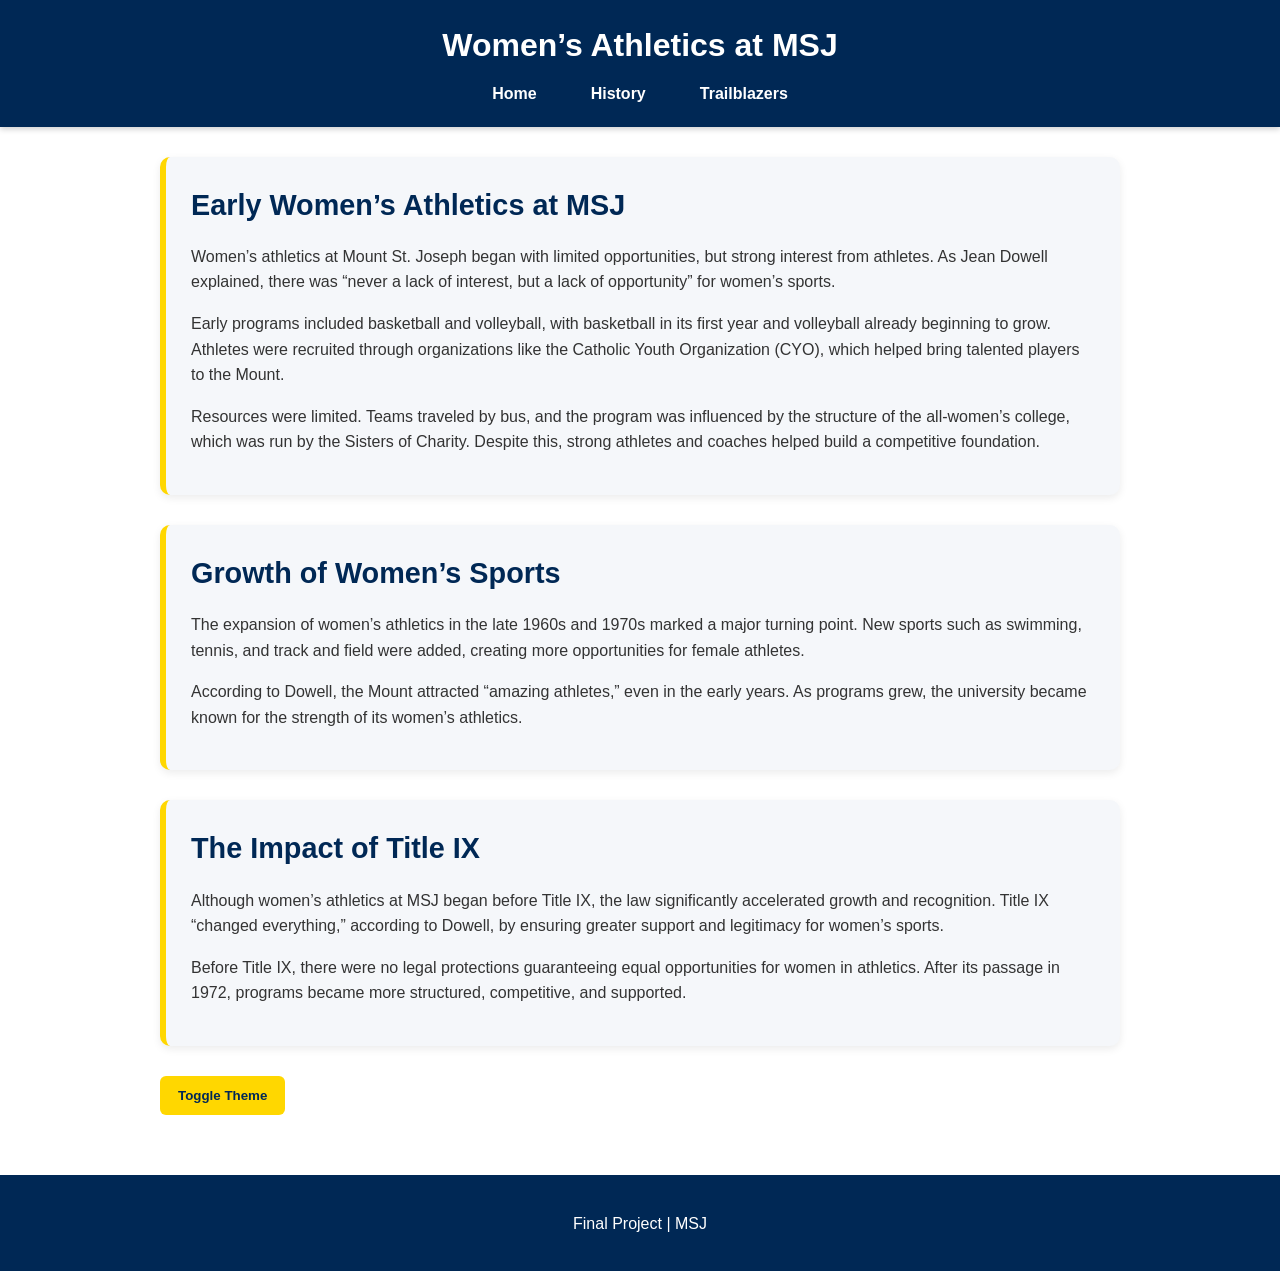
==== history.html @ aa020c93 "Update history.html" ====
<!DOCTYPE html>
<html lang="en">
<head>
  <meta charset="UTF-8">
  <meta name="viewport" content="width=device-width, initial-scale=1.0">
  <title>History | MSJ Women’s Athletics</title>
  <link rel="stylesheet" href="style.css">
</head>

<body>

<header>
  <h1>Women’s Athletics at MSJ</h1>
  <nav>
    <ul>
      <li><a href="index.html">Home</a></li>
      <li><a href="history.html">History</a></li>
      <li><a href="trailblazers.html">Trailblazers</a></li>
    </ul>
  </nav>
</header>

<main>

  <section>
  <h2>Early Women’s Athletics at MSJ</h2>
  <p>
    Women’s athletics at Mount St. Joseph began with limited opportunities, but strong interest
    from athletes. As Jean Dowell explained, there was “never a lack of interest, but a lack of
    opportunity” for women’s sports.
  </p>

  <p>
    Early programs included basketball and volleyball, with basketball in its first year and
    volleyball already beginning to grow. Athletes were recruited through organizations like
    the Catholic Youth Organization (CYO), which helped bring talented players to the Mount.
  </p>

  <p>
    Resources were limited. Teams traveled by bus, and the program was influenced by the
    structure of the all-women’s college, which was run by the Sisters of Charity. Despite this,
    strong athletes and coaches helped build a competitive foundation.
  </p>
</section>

<section>
  <h2>Growth of Women’s Sports</h2>
  <p>
    The expansion of women’s athletics in the late 1960s and 1970s marked a major turning
    point. New sports such as swimming, tennis, and track and field were added, creating more
    opportunities for female athletes.
  </p>

  <p>
    According to Dowell, the Mount attracted “amazing athletes,” even in the early years. As
    programs grew, the university became known for the strength of its women’s athletics.
  </p>
</section>

<section>
  <h2>The Impact of Title IX</h2>
  <p>
    Although women’s athletics at MSJ began before Title IX, the law significantly accelerated
    growth and recognition. Title IX “changed everything,” according to Dowell, by ensuring
    greater support and legitimacy for women’s sports.
  </p>

  <p>
    Before Title IX, there were no legal protections guaranteeing equal opportunities for women
    in athletics. After its passage in 1972, programs became more structured, competitive, and
    supported.
  </p>
</section>
<button id="themeBtn">Toggle Theme</button>
</main>

<footer>
  <p>Final Project | MSJ</p>
</footer>

<script src="script.js"></script>
</body>
</html>
---- style.css ----
:root {
  --navy: #002855;
  --gold: #FFD700;
  --white: #ffffff;
  --light-gray: #f5f7fa;
  --medium-gray: #d9dee5;
  --dark-gray: #333333;
  --soft-navy: #1a3d6d;
}

* {
  box-sizing: border-box;
}

body {
  margin: 0;
  font-family: Arial, sans-serif;
  background-color: var(--white);
  color: var(--dark-gray);
  line-height: 1.6;
}

/* HEADER */
header {
  background-color: var(--navy);
  color: var(--white);
  padding: 20px;
  position: sticky;
  top: 0;
  z-index: 1000;
  box-shadow: 0 2px 6px rgba(0, 0, 0, 0.2);
}

header h1 {
  margin: 0 0 10px 0;
  text-align: center;
  font-size: 2rem;
}

/* NAVIGATION */
nav ul {
  display: flex;
  justify-content: center;
  gap: 30px;
  list-style: none;
  padding: 0;
  margin: 0;
}

nav a {
  color: var(--white);
  text-decoration: none;
  font-weight: bold;
  padding: 8px 12px;
  border-radius: 5px;
  transition: background-color 0.3s, color 0.3s;
}

nav a:hover {
  background-color: var(--gold);
  color: var(--navy);
}

/* MAIN */
main {
  max-width: 1000px;
  margin: 0 auto;
  padding: 30px 20px;
}

/* SECTIONS */
section {
  background-color: var(--light-gray);
  margin-bottom: 30px;
  padding: 25px;
  border-left: 6px solid var(--gold);
  border-radius: 10px;
  box-shadow: 0 3px 8px rgba(0, 0, 0, 0.08);
}

/* HEADINGS */
h2 {
  color: var(--navy);
  margin-top: 0;
  margin-bottom: 15px;
  font-size: 1.8rem;
}

h3 {
  color: var(--navy);
  margin-top: 0;
}

p {
  margin-bottom: 15px;
}

/* CARDS */
.card {
  background-color: var(--white);
  border: 2px solid var(--medium-gray);
  border-radius: 10px;
  padding: 20px;
  margin-bottom: 20px;
  box-shadow: 0 2px 6px rgba(0, 0, 0, 0.06);
}

.card h3 {
  border-bottom: 2px solid var(--gold);
  padding-bottom: 8px;
  margin-bottom: 12px;
}

/* BUTTON */
button {
  background-color: var(--gold);
  color: var(--navy);
  border: none;
  padding: 12px 18px;
  font-weight: bold;
  cursor: pointer;
  border-radius: 6px;
  transition: background-color 0.3s, transform 0.2s;
}

button:hover {
  background-color: #e6c200;
  transform: translateY(-2px);
}

/* FOOTER */
footer {
  background-color: var(--navy);
  color: var(--white);
  text-align: center;
  padding: 20px;
  margin-top: 30px;
}

/* DARK MODE */
.dark {
  background-color: var(--navy);
  color: var(--white);
}

.dark main {
  background-color: var(--navy);
}

.dark section {
  background-color: var(--soft-navy);
  color: var(--white);
  border-left: 6px solid var(--gold);
}

.dark .card {
  background-color: #24497d;
  color: var(--white);
  border: 1px solid var(--gold);
}

.dark h2,
.dark h3 {
  color: var(--gold);
}

.dark footer {
  border-top: 2px solid var(--gold);
}

/* RESPONSIVE DESIGN */
@media (max-width: 768px) {
  header h1 {
    font-size: 1.6rem;
  }

  nav ul {
    flex-direction: column;
    align-items: center;
    gap: 10px;
    margin-top: 10px;
  }

  main {
    padding: 20px 15px;
  }

  section,
  .card {
    padding: 18px;
  }

  h2 {
    font-size: 1.5rem;
  }
}
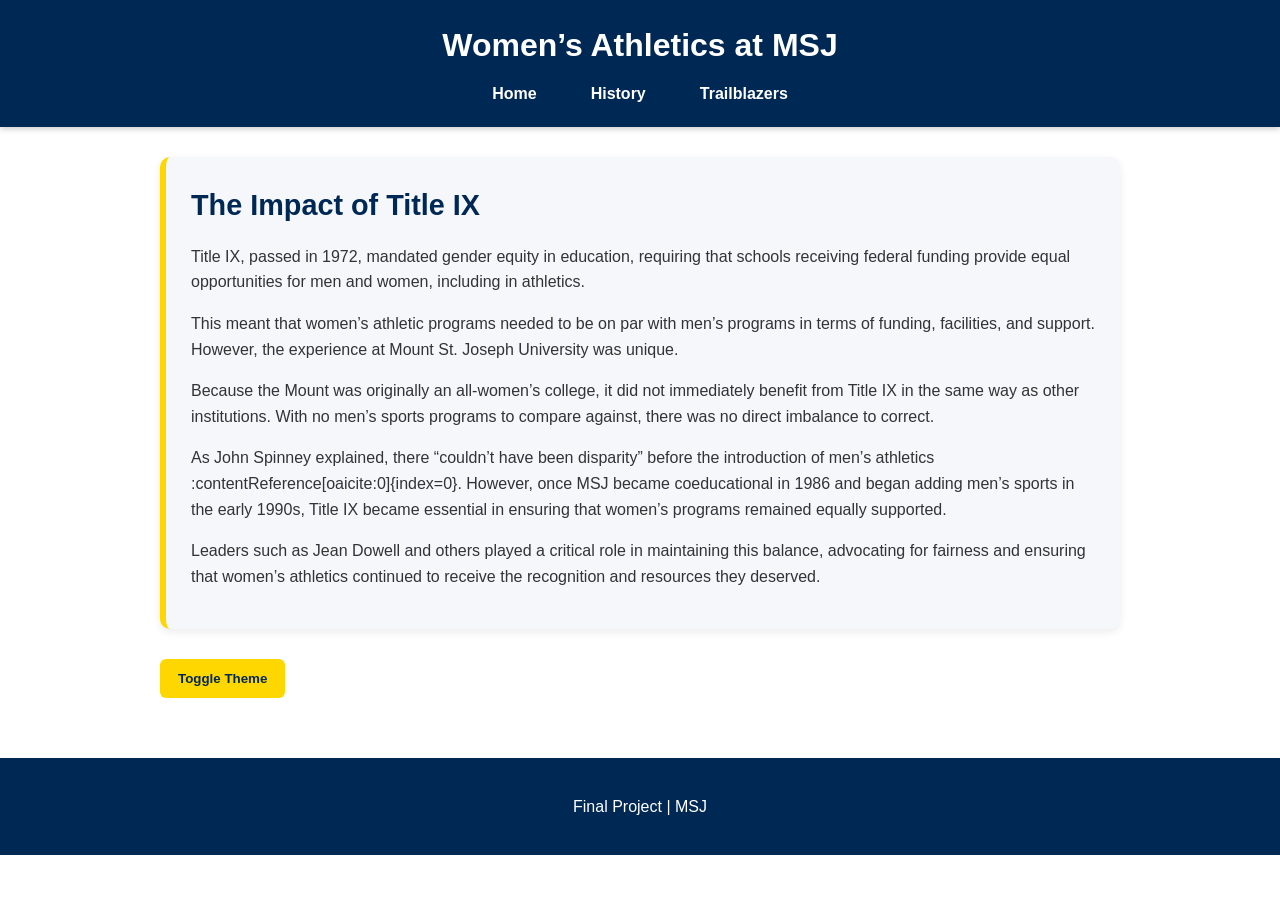
==== commit 2f6f65aa: "Update history.html" ====
--- a/history.html
+++ b/history.html
@@ -23,55 +23,40 @@
 <main>
 
   <section>
-  <h2>Early Women’s Athletics at MSJ</h2>
+  <h2>The Impact of Title IX</h2>
+
   <p>
-    Women’s athletics at Mount St. Joseph began with limited opportunities, but strong interest
-    from athletes. As Jean Dowell explained, there was “never a lack of interest, but a lack of
-    opportunity” for women’s sports.
+    Title IX, passed in 1972, mandated gender equity in education, requiring that
+    schools receiving federal funding provide equal opportunities for men and women,
+    including in athletics.
   </p>
 
   <p>
-    Early programs included basketball and volleyball, with basketball in its first year and
-    volleyball already beginning to grow. Athletes were recruited through organizations like
-    the Catholic Youth Organization (CYO), which helped bring talented players to the Mount.
+    This meant that women’s athletic programs needed to be on par with men’s programs
+    in terms of funding, facilities, and support. However, the experience at Mount
+    St. Joseph University was unique.
   </p>
 
   <p>
-    Resources were limited. Teams traveled by bus, and the program was influenced by the
-    structure of the all-women’s college, which was run by the Sisters of Charity. Despite this,
-    strong athletes and coaches helped build a competitive foundation.
-  </p>
-</section>
-
-<section>
-  <h2>Growth of Women’s Sports</h2>
-  <p>
-    The expansion of women’s athletics in the late 1960s and 1970s marked a major turning
-    point. New sports such as swimming, tennis, and track and field were added, creating more
-    opportunities for female athletes.
+    Because the Mount was originally an all-women’s college, it did not immediately
+    benefit from Title IX in the same way as other institutions. With no men’s sports
+    programs to compare against, there was no direct imbalance to correct.
   </p>
 
   <p>
-    According to Dowell, the Mount attracted “amazing athletes,” even in the early years. As
-    programs grew, the university became known for the strength of its women’s athletics.
-  </p>
-</section>
-
-<section>
-  <h2>The Impact of Title IX</h2>
-  <p>
-    Although women’s athletics at MSJ began before Title IX, the law significantly accelerated
-    growth and recognition. Title IX “changed everything,” according to Dowell, by ensuring
-    greater support and legitimacy for women’s sports.
+    As John Spinney explained, there “couldn’t have been disparity” before the
+    introduction of men’s athletics :contentReference[oaicite:0]{index=0}. However, once MSJ became
+    coeducational in 1986 and began adding men’s sports in the early 1990s, Title IX
+    became essential in ensuring that women’s programs remained equally supported.
   </p>
 
   <p>
-    Before Title IX, there were no legal protections guaranteeing equal opportunities for women
-    in athletics. After its passage in 1972, programs became more structured, competitive, and
-    supported.
+    Leaders such as Jean Dowell and others played a critical role in maintaining this
+    balance, advocating for fairness and ensuring that women’s athletics continued to
+    receive the recognition and resources they deserved.
   </p>
 </section>
-<button id="themeBtn">Toggle Theme</button>
+  <button id="themeBtn">Toggle Theme</button>
 </main>
 
 <footer>
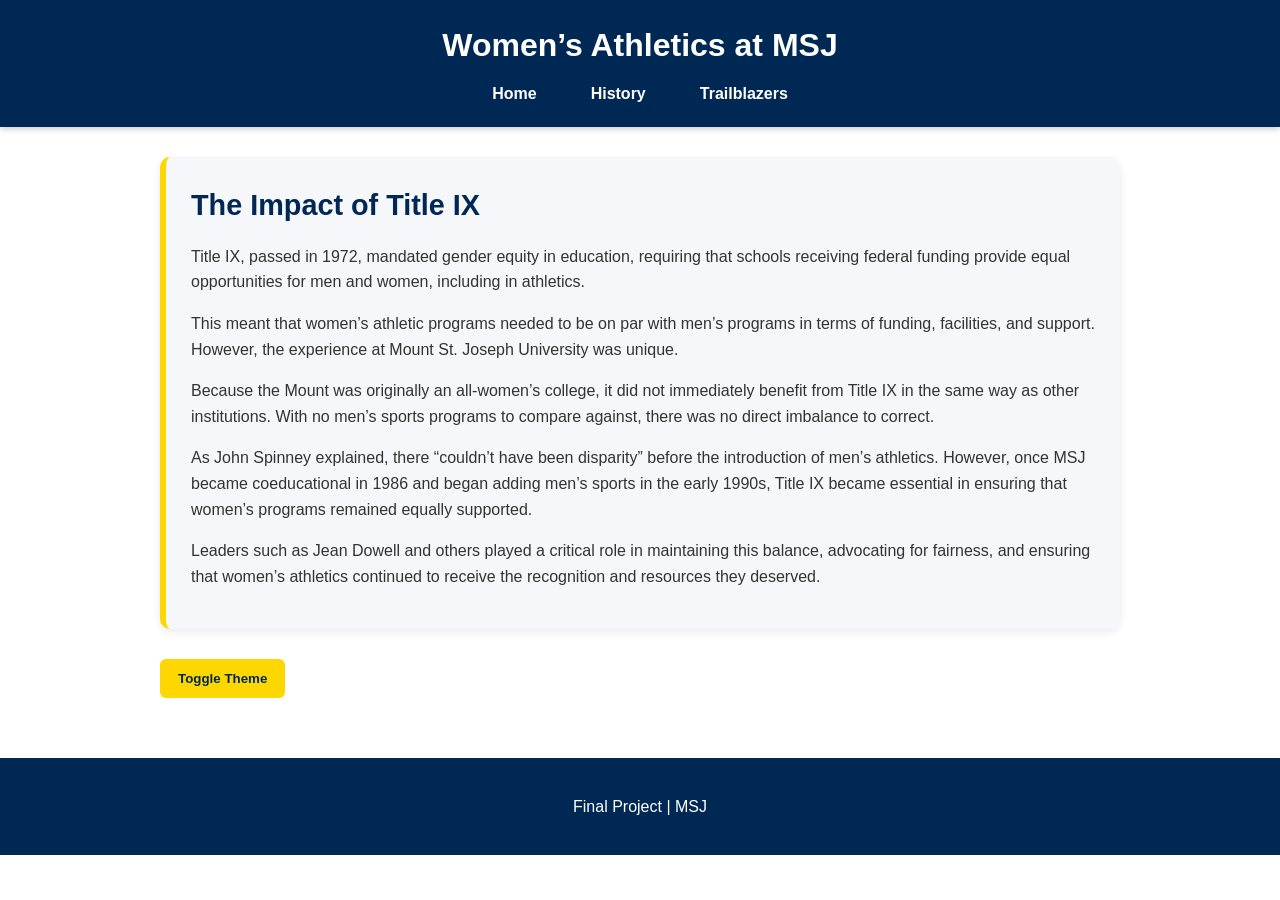
==== commit 3e1d5e8c: "Update history.html" ====
--- a/history.html
+++ b/history.html
@@ -22,7 +22,7 @@
 
 <main>
 
-  <section>
+ <section>
   <h2>The Impact of Title IX</h2>
 
   <p>
@@ -45,17 +45,17 @@
 
   <p>
     As John Spinney explained, there “couldn’t have been disparity” before the
-    introduction of men’s athletics :contentReference[oaicite:0]{index=0}. However, once MSJ became
-    coeducational in 1986 and began adding men’s sports in the early 1990s, Title IX
-    became essential in ensuring that women’s programs remained equally supported.
+    introduction of men’s athletics. However, once MSJ became coeducational in 1986
+    and began adding men’s sports in the early 1990s, Title IX became essential in
+    ensuring that women’s programs remained equally supported.
   </p>
 
   <p>
     Leaders such as Jean Dowell and others played a critical role in maintaining this
-    balance, advocating for fairness and ensuring that women’s athletics continued to
-    receive the recognition and resources they deserved.
+    balance, advocating for fairness, and ensuring that women’s athletics continued
+    to receive the recognition and resources they deserved.
   </p>
-</section>
+</section> 
   <button id="themeBtn">Toggle Theme</button>
 </main>
 
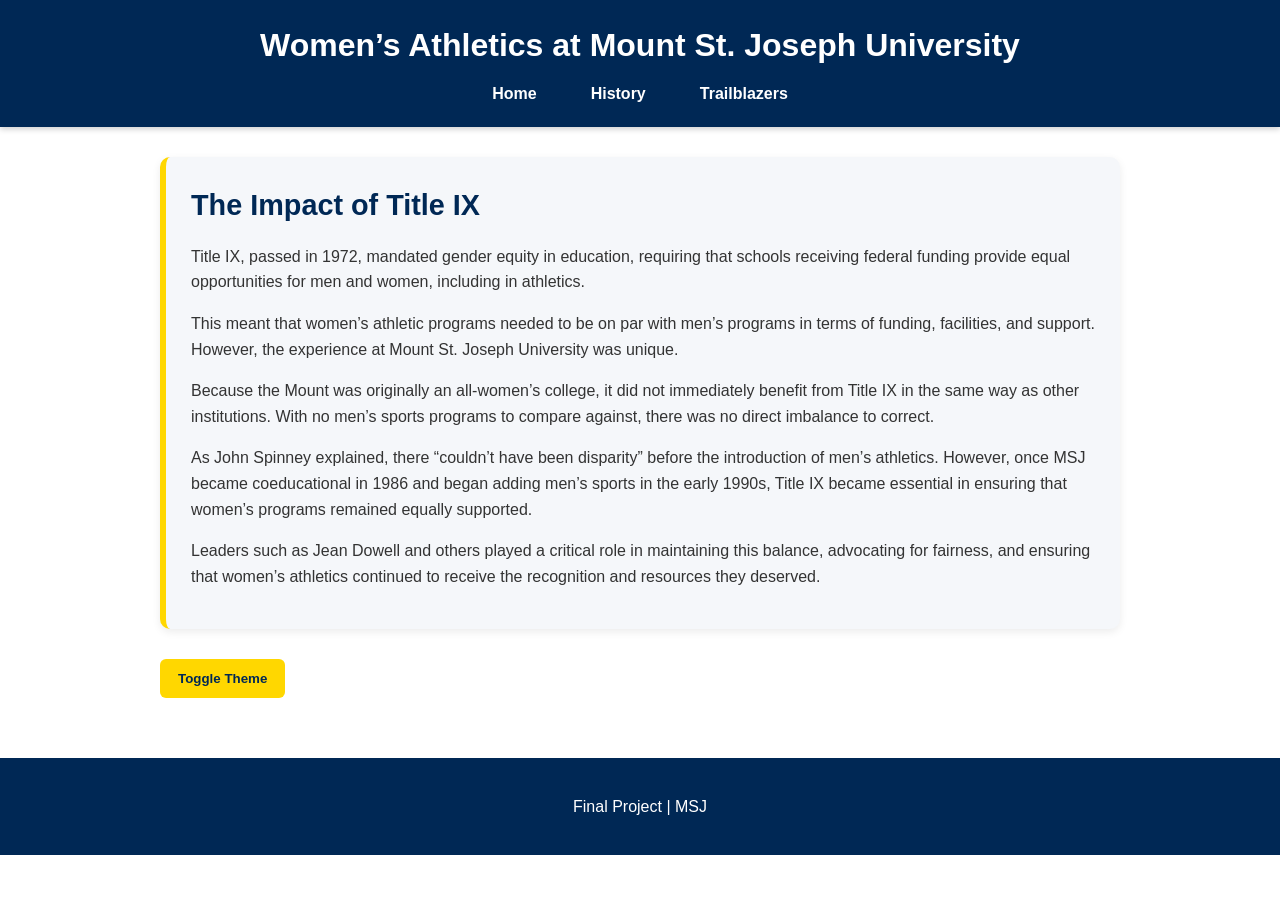
==== commit 7305e77a: "Update history.html" ====
--- a/history.html
+++ b/history.html
@@ -10,7 +10,7 @@
 <body>
 
 <header>
-  <h1>Women’s Athletics at MSJ</h1>
+  <h1>Women’s Athletics at Mount St. Joseph University</h1>
   <nav>
     <ul>
       <li><a href="index.html">Home</a></li>
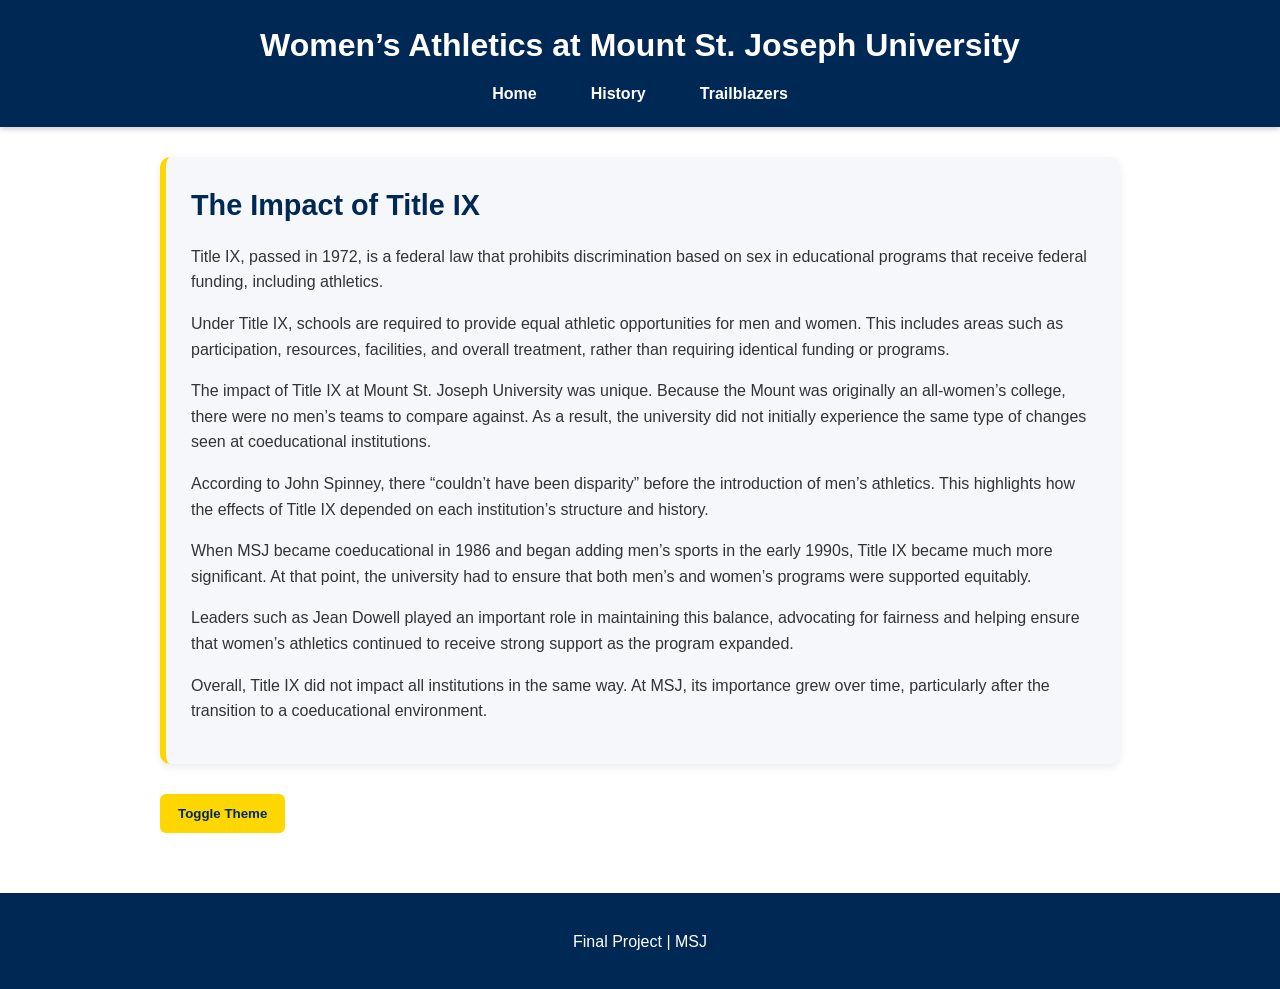
==== commit 2ebe23d3: "Update history.html" ====
--- a/history.html
+++ b/history.html
@@ -26,36 +26,49 @@
   <h2>The Impact of Title IX</h2>
 
   <p>
-    Title IX, passed in 1972, mandated gender equity in education, requiring that
-    schools receiving federal funding provide equal opportunities for men and women,
-    including in athletics.
+    Title IX, passed in 1972, is a federal law that prohibits discrimination
+    based on sex in educational programs that receive federal funding, including
+    athletics.
   </p>
 
   <p>
-    This meant that women’s athletic programs needed to be on par with men’s programs
-    in terms of funding, facilities, and support. However, the experience at Mount
-    St. Joseph University was unique.
+    Under Title IX, schools are required to provide equal athletic opportunities
+    for men and women. This includes areas such as participation, resources,
+    facilities, and overall treatment, rather than requiring identical funding
+    or programs.
   </p>
 
   <p>
-    Because the Mount was originally an all-women’s college, it did not immediately
-    benefit from Title IX in the same way as other institutions. With no men’s sports
-    programs to compare against, there was no direct imbalance to correct.
+    The impact of Title IX at Mount St. Joseph University was unique. Because the
+    Mount was originally an all-women’s college, there were no men’s teams to compare
+    against. As a result, the university did not initially experience the same type
+    of changes seen at coeducational institutions.
   </p>
 
   <p>
-    As John Spinney explained, there “couldn’t have been disparity” before the
-    introduction of men’s athletics. However, once MSJ became coeducational in 1986
-    and began adding men’s sports in the early 1990s, Title IX became essential in
-    ensuring that women’s programs remained equally supported.
+    According to John Spinney, there “couldn’t have been disparity” before the
+    introduction of men’s athletics. This highlights how the effects of Title IX
+    depended on each institution’s structure and history.
   </p>
 
   <p>
-    Leaders such as Jean Dowell and others played a critical role in maintaining this
-    balance, advocating for fairness, and ensuring that women’s athletics continued
-    to receive the recognition and resources they deserved.
+    When MSJ became coeducational in 1986 and began adding men’s sports in the early
+    1990s, Title IX became much more significant. At that point, the university had
+    to ensure that both men’s and women’s programs were supported equitably.
   </p>
-</section> 
+
+  <p>
+    Leaders such as Jean Dowell played an important role in maintaining this balance,
+    advocating for fairness and helping ensure that women’s athletics continued to
+    receive strong support as the program expanded.
+  </p>
+
+  <p>
+    Overall, Title IX did not impact all institutions in the same way. At MSJ, its
+    importance grew over time, particularly after the transition to a coeducational
+    environment.
+  </p>
+</section>
   <button id="themeBtn">Toggle Theme</button>
 </main>
 
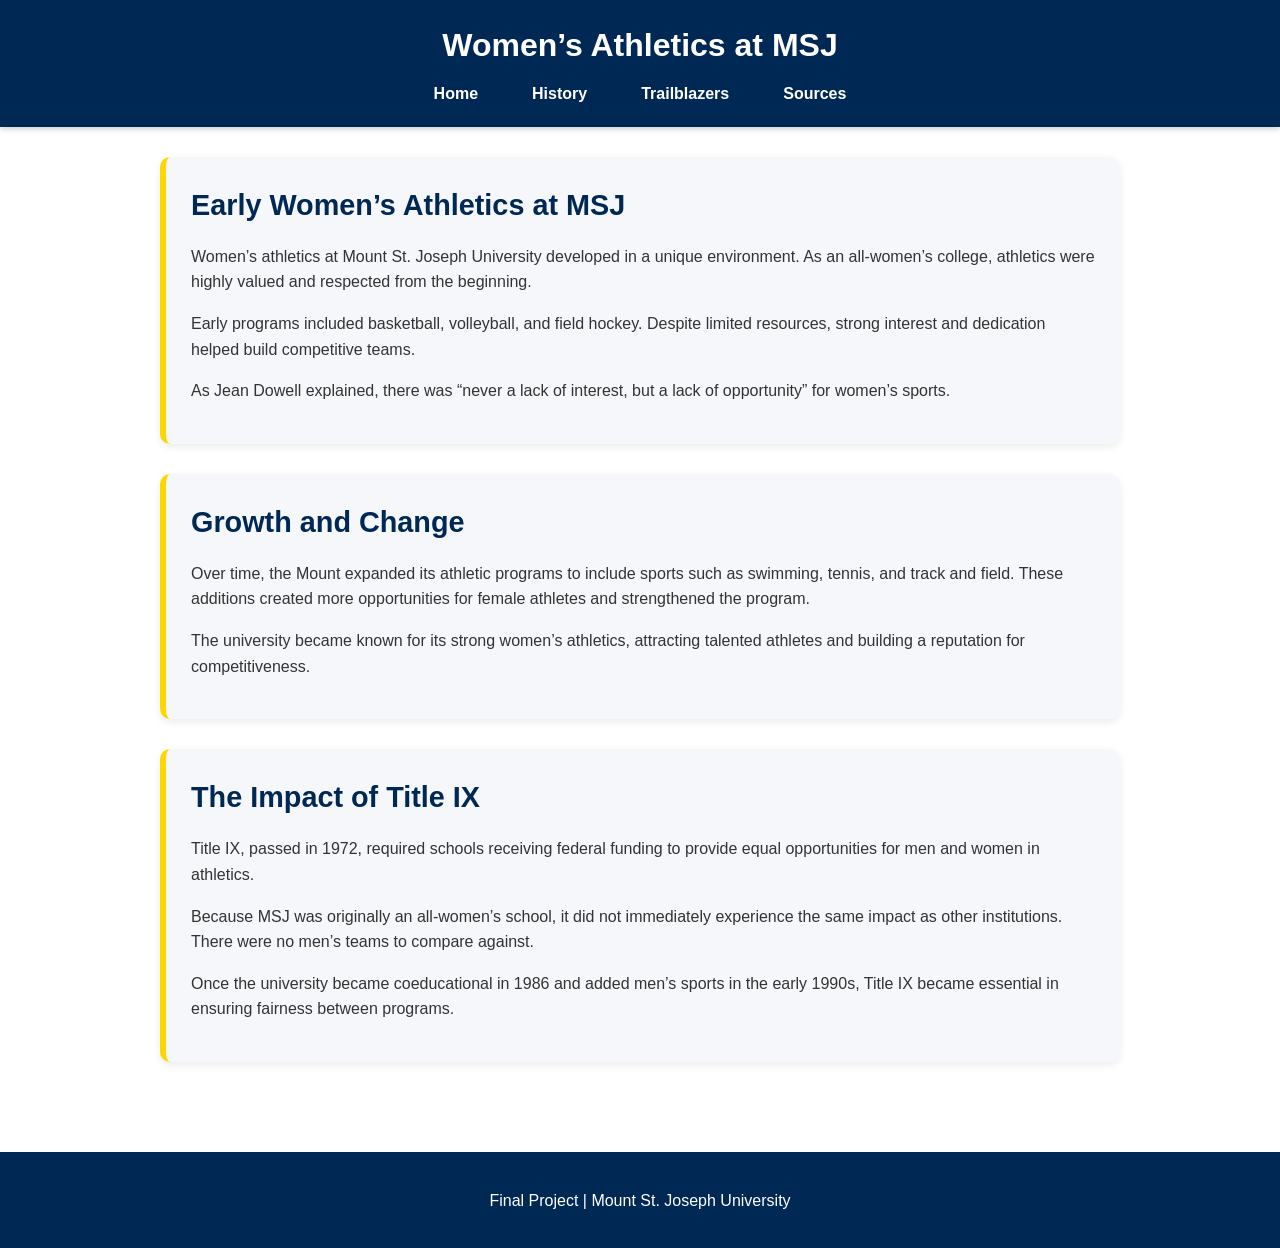
==== commit 80616776: "Update history.html" ====
--- a/history.html
+++ b/history.html
@@ -10,70 +10,75 @@
 <body>
 
 <header>
-  <h1>Women’s Athletics at Mount St. Joseph University</h1>
+  <h1>Women’s Athletics at MSJ</h1>
   <nav>
     <ul>
       <li><a href="index.html">Home</a></li>
       <li><a href="history.html">History</a></li>
       <li><a href="trailblazers.html">Trailblazers</a></li>
+      <li><a href="sources.html">Sources</a></li>
     </ul>
   </nav>
 </header>
 
 <main>
 
- <section>
+<section>
+  <h2>Early Women’s Athletics at MSJ</h2>
+  <p>
+    Women’s athletics at Mount St. Joseph University developed in a unique environment.
+    As an all-women’s college, athletics were highly valued and respected from the beginning.
+  </p>
+
+  <p>
+    Early programs included basketball, volleyball, and field hockey. Despite limited
+    resources, strong interest and dedication helped build competitive teams.
+  </p>
+
+  <p>
+    As Jean Dowell explained, there was “never a lack of interest, but a lack of
+    opportunity” for women’s sports.
+  </p>
+</section>
+
+<section>
+  <h2>Growth and Change</h2>
+  <p>
+    Over time, the Mount expanded its athletic programs to include sports such as
+    swimming, tennis, and track and field. These additions created more opportunities
+    for female athletes and strengthened the program.
+  </p>
+
+  <p>
+    The university became known for its strong women’s athletics, attracting talented
+    athletes and building a reputation for competitiveness.
+  </p>
+</section>
+
+<section>
   <h2>The Impact of Title IX</h2>
 
   <p>
-    Title IX, passed in 1972, is a federal law that prohibits discrimination
-    based on sex in educational programs that receive federal funding, including
-    athletics.
+    Title IX, passed in 1972, required schools receiving federal funding to provide
+    equal opportunities for men and women in athletics.
   </p>
 
   <p>
-    Under Title IX, schools are required to provide equal athletic opportunities
-    for men and women. This includes areas such as participation, resources,
-    facilities, and overall treatment, rather than requiring identical funding
-    or programs.
+    Because MSJ was originally an all-women’s school, it did not immediately experience
+    the same impact as other institutions. There were no men’s teams to compare against.
   </p>
 
   <p>
-    The impact of Title IX at Mount St. Joseph University was unique. Because the
-    Mount was originally an all-women’s college, there were no men’s teams to compare
-    against. As a result, the university did not initially experience the same type
-    of changes seen at coeducational institutions.
+    Once the university became coeducational in 1986 and added men’s sports in the
+    early 1990s, Title IX became essential in ensuring fairness between programs.
   </p>
 
-  <p>
-    According to John Spinney, there “couldn’t have been disparity” before the
-    introduction of men’s athletics. This highlights how the effects of Title IX
-    depended on each institution’s structure and history.
-  </p>
+</section>
 
-  <p>
-    When MSJ became coeducational in 1986 and began adding men’s sports in the early
-    1990s, Title IX became much more significant. At that point, the university had
-    to ensure that both men’s and women’s programs were supported equitably.
-  </p>
-
-  <p>
-    Leaders such as Jean Dowell played an important role in maintaining this balance,
-    advocating for fairness and helping ensure that women’s athletics continued to
-    receive strong support as the program expanded.
-  </p>
-
-  <p>
-    Overall, Title IX did not impact all institutions in the same way. At MSJ, its
-    importance grew over time, particularly after the transition to a coeducational
-    environment.
-  </p>
-</section>
-  <button id="themeBtn">Toggle Theme</button>
 </main>
 
 <footer>
-  <p>Final Project | MSJ</p>
+  <p>Final Project | Mount St. Joseph University</p>
 </footer>
 
 <script src="script.js"></script>
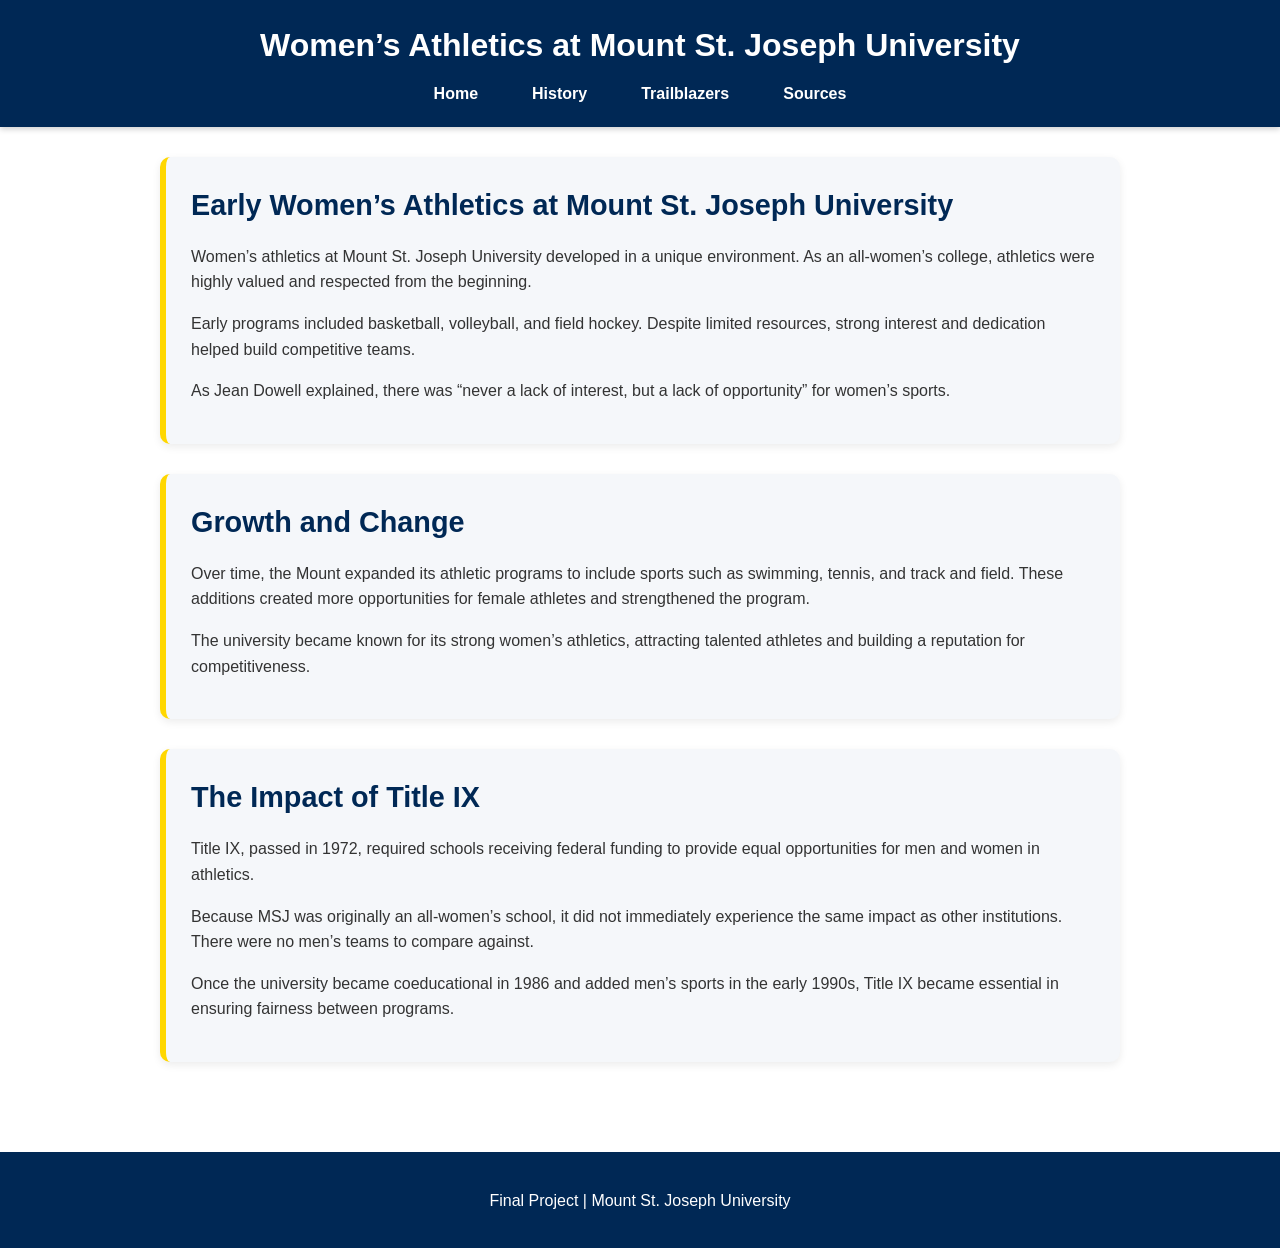
==== commit 9a0b4c1f: "Update history.html" ====
--- a/history.html
+++ b/history.html
@@ -10,7 +10,7 @@
 <body>
 
 <header>
-  <h1>Women’s Athletics at MSJ</h1>
+  <h1>Women’s Athletics at Mount St. Joseph University</h1>
   <nav>
     <ul>
       <li><a href="index.html">Home</a></li>
@@ -24,7 +24,7 @@
 <main>
 
 <section>
-  <h2>Early Women’s Athletics at MSJ</h2>
+  <h2>Early Women’s Athletics at Mount St. Joseph University</h2>
   <p>
     Women’s athletics at Mount St. Joseph University developed in a unique environment.
     As an all-women’s college, athletics were highly valued and respected from the beginning.
